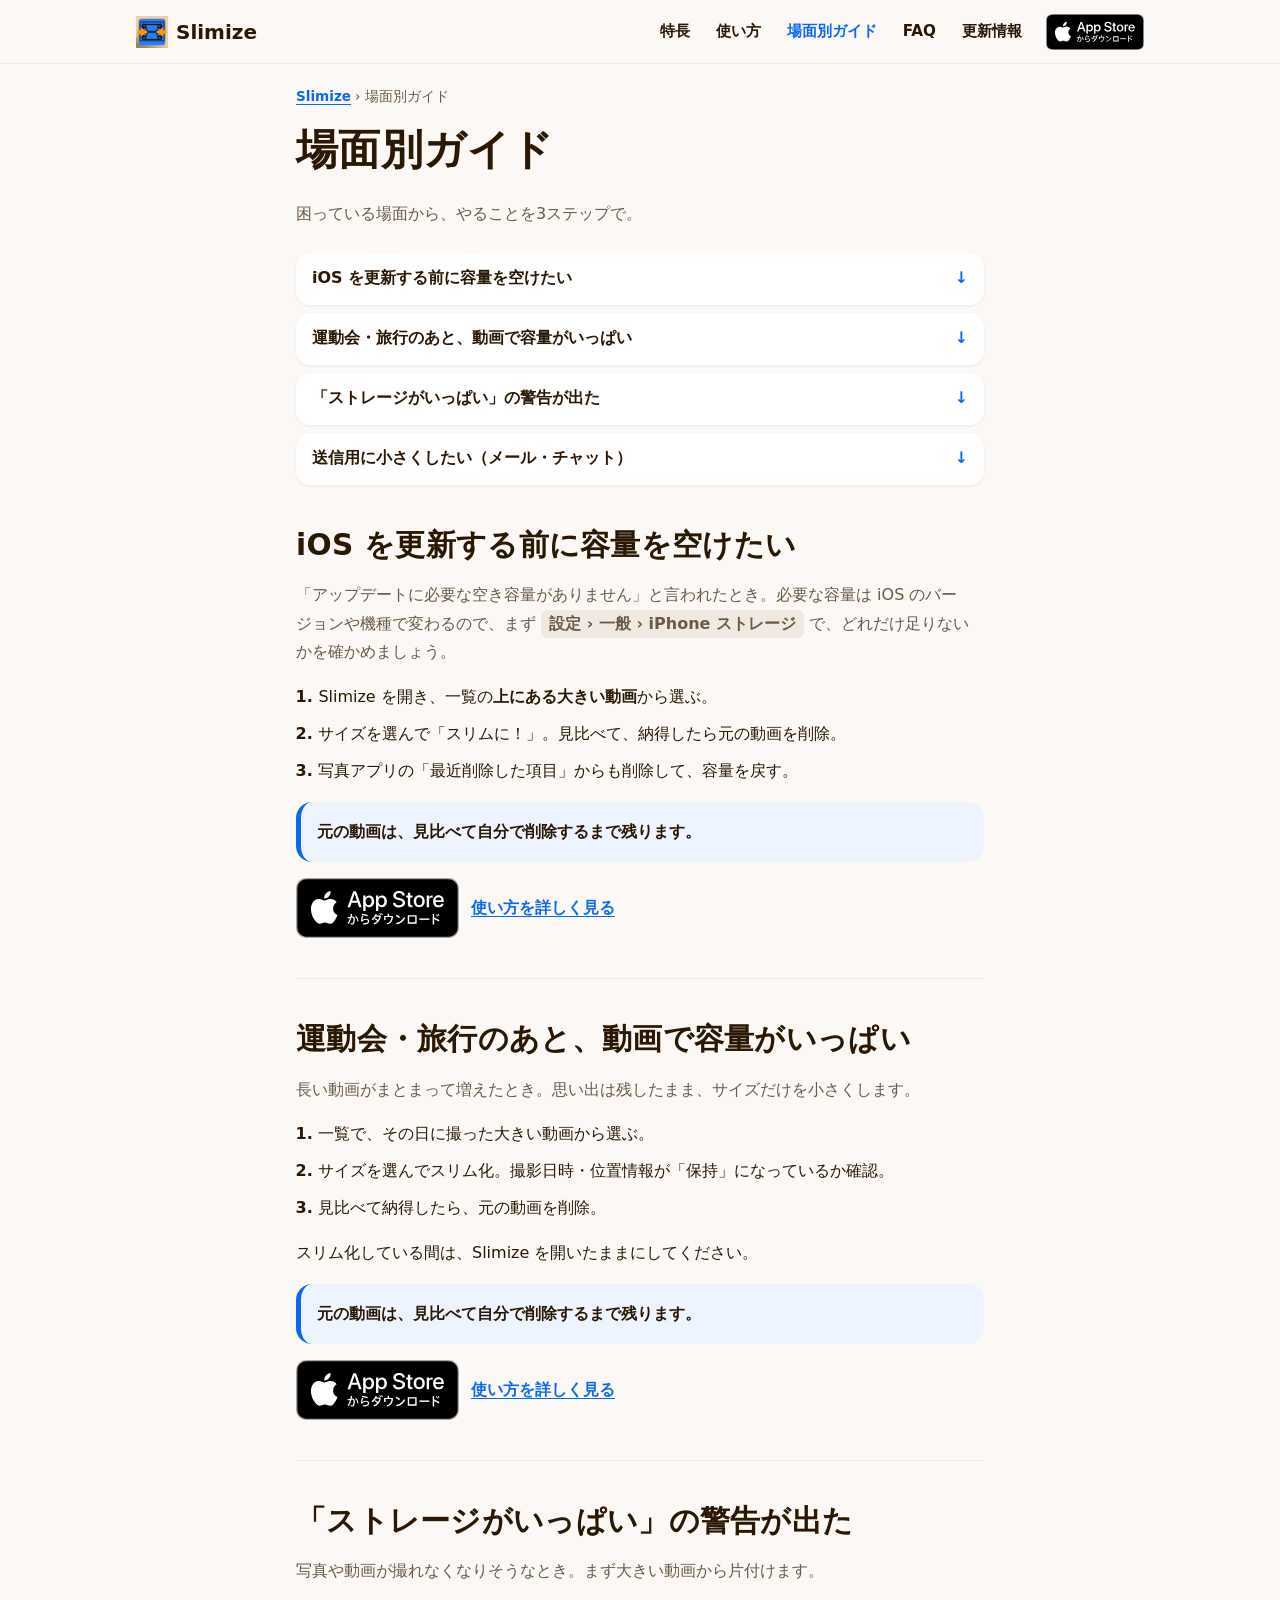
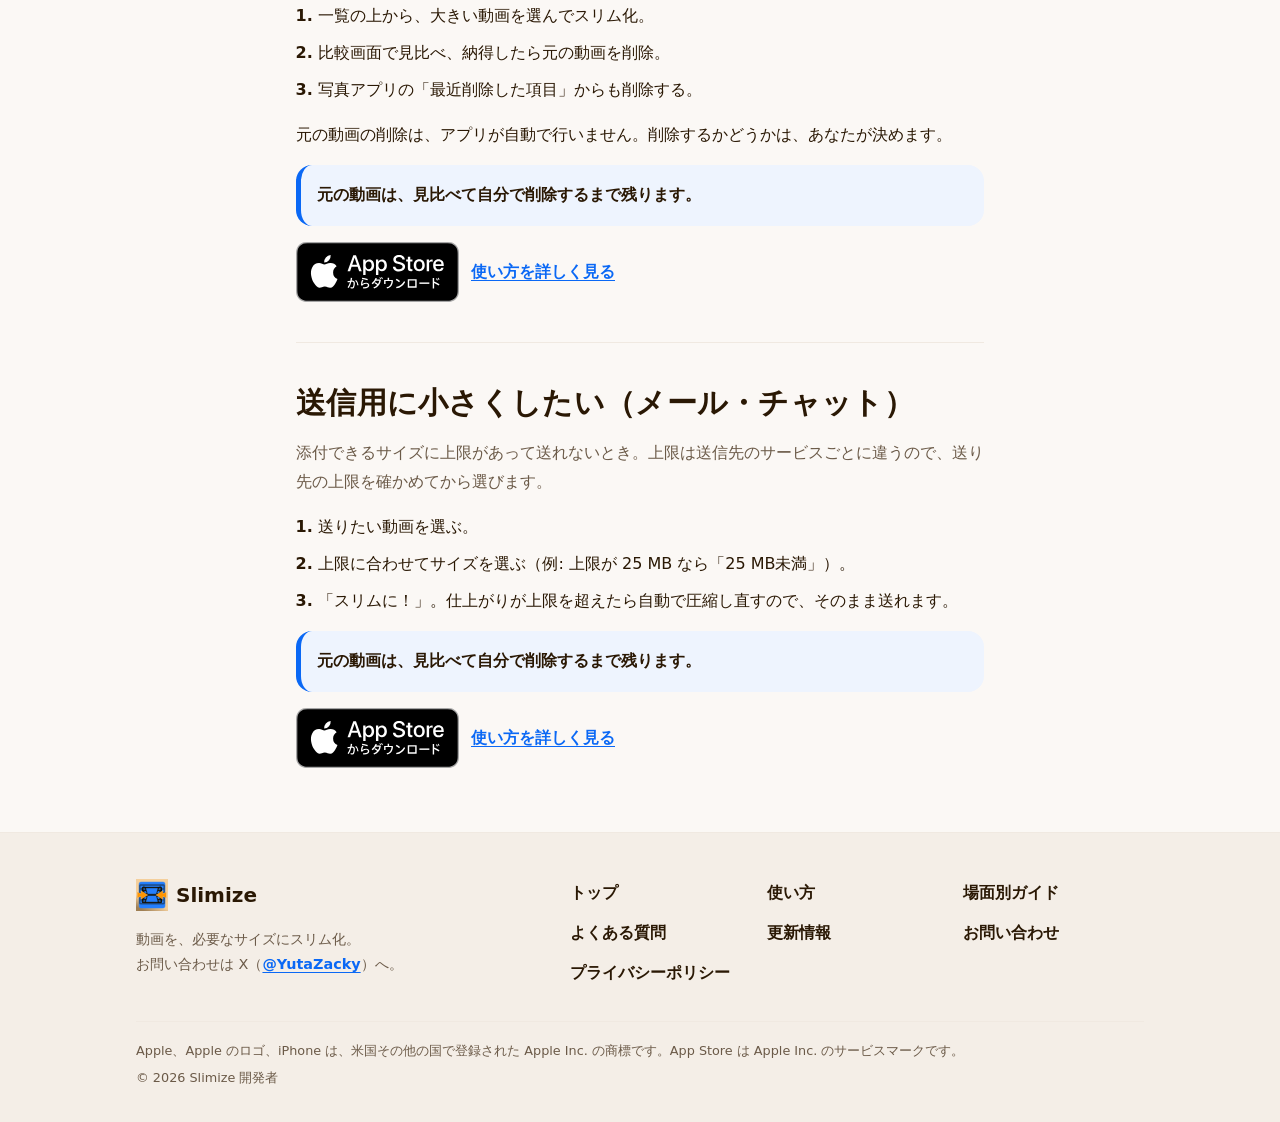
==== guide/index.html @ fa630b41 "Update site" ====
<!doctype html>
<html lang="ja">
<head>
<meta charset="utf-8">
<meta name="viewport" content="width=device-width, initial-scale=1, viewport-fit=cover">
<title>場面別ガイド｜Slimize - 動画圧縮・ストレージの空き容量を整理</title>
<meta name="description" content="iOS 更新前の容量不足、運動会・旅行のあとの動画、「ストレージがいっぱい」の警告、メール送信のサイズ制限。場面ごとに、Slimize でやることを3ステップで。">
<meta name="theme-color" content="#FBF8F5">
<meta name="color-scheme" content="light">
<meta name="apple-itunes-app" content="app-id=6816337865">
<meta property="og:type" content="website">
<meta property="og:site_name" content="Slimize">
<meta property="og:title" content="場面別ガイド｜Slimize - 動画圧縮・ストレージの空き容量を整理">
<meta property="og:description" content="iOS 更新前の容量不足、運動会・旅行のあとの動画、「ストレージがいっぱい」の警告、メール送信のサイズ制限。場面ごとに、Slimize でやることを3ステップで。">
<meta name="twitter:card" content="summary_large_image">
<link rel="icon" type="image/png" sizes="32x32" href="../assets/favicon-32.png">
<link rel="apple-touch-icon" href="../assets/apple-touch-icon.png">
<link rel="canonical" href="https://zackyuta.github.io/slimize-site/guide/">
<meta property="og:url" content="https://zackyuta.github.io/slimize-site/guide/">
<link rel="stylesheet" href="../style.css">
</head>
<body>
<a class="skip-link" href="#main">本文へ移動</a>
<header class="site-header">
  <div class="header-inner">
    <a class="logo" href="../"><img class="logo-img" src="../assets/icon-96.png" width="32" height="32" alt=""><span>Slimize</span></a>
    <nav class="nav-desktop" aria-label="メインメニュー">
      <a href="../#features">特長</a><a href="../how-to/">使い方</a><a href="../guide/" aria-current="page">場面別ガイド</a><a href="../faq/">FAQ</a><a href="../updates/">更新情報</a>
    </nav>
    <details class="nav-mobile">
      <summary aria-label="メニューを開く"><span class="bars" aria-hidden="true"></span>メニュー</summary>
      <nav aria-label="メインメニュー"><ul><li><a href="../#features">特長</a></li><li><a href="../how-to/">使い方</a></li><li><a href="../guide/" aria-current="page">場面別ガイド</a></li><li><a href="../faq/">FAQ</a></li><li><a href="../updates/">更新情報</a></li><li><a href="../support/">お問い合わせ</a></li></ul></nav>
    </details>
    <a class="badge-store compact" href="https://apps.apple.com/jp/app/id6816337865" rel="noopener"><img src="../assets/badge-appstore-ja.svg" width="98" height="36" alt="App Store からダウンロード"></a>
  </div>
</header>
<main id="main">

<nav class="breadcrumb container" aria-label="現在の位置">
  <ol><li><a href="../">Slimize</a></li><li aria-current="page">場面別ガイド</li></ol>
</nav>
<div class="container">
  <div class="page-head">
    <h1>場面別ガイド</h1>
    <p>困っている場面から、やることを3ステップで。</p>
  </div>
  <ul class="toc">
    <li><a href="#ios-update">iOS を更新する前に容量を空けたい</a></li>
    <li><a href="#after-event">運動会・旅行のあと、動画で容量がいっぱい</a></li>
    <li><a href="#storage-full">「ストレージがいっぱい」の警告が出た</a></li>
    <li><a href="#for-sending">送信用に小さくしたい（メール・チャット）</a></li>
  </ul>

  <section class="guide" id="ios-update" aria-labelledby="g1">
    <h2 id="g1">iOS を更新する前に容量を空けたい</h2>
    <p class="situation">「アップデートに必要な空き容量がありません」と言われたとき。必要な容量は iOS のバージョンや機種で変わるので、まず <span class="settings-path">設定 › 一般 › iPhone ストレージ</span> で、どれだけ足りないかを確かめましょう。</p>
    <ol class="do">
      <li>Slimize を開き、一覧の<strong>上にある大きい動画</strong>から選ぶ。</li>
      <li>サイズを選んで「スリムに！」。見比べて、納得したら元の動画を削除。</li>
      <li>写真アプリの「最近削除した項目」からも削除して、容量を戻す。</li>
    </ol>
    <p class="callout info" style="margin:16px 0 0"><strong>元の動画は、見比べて自分で削除するまで残ります。</strong></p>
    <div class="after"><a class="badge-store" href="https://apps.apple.com/jp/app/id6816337865" rel="noopener"><img src="../assets/badge-appstore-ja.svg" width="163" height="60" alt="App Store からダウンロード"></a><a href="../how-to/">使い方を詳しく見る</a></div>
  </section>

  <section class="guide" id="after-event" aria-labelledby="g2">
    <h2 id="g2">運動会・旅行のあと、動画で容量がいっぱい</h2>
    <p class="situation">長い動画がまとまって増えたとき。思い出は残したまま、サイズだけを小さくします。</p>
    <ol class="do">
      <li>一覧で、その日に撮った大きい動画から選ぶ。</li>
      <li>サイズを選んでスリム化。撮影日時・位置情報が「保持」になっているか確認。</li>
      <li>見比べて納得したら、元の動画を削除。</li>
    </ol>
    <p>スリム化している間は、Slimize を開いたままにしてください。</p>
    <!-- TODO(2.01.01 公開後): 「まとめてスリム化」で数本を一度に処理する流れに書き換え（設計書 §4-12）。「何本でも」とは書かない -->
    <p class="callout info" style="margin:16px 0 0"><strong>元の動画は、見比べて自分で削除するまで残ります。</strong></p>
    <div class="after"><a class="badge-store" href="https://apps.apple.com/jp/app/id6816337865" rel="noopener"><img src="../assets/badge-appstore-ja.svg" width="163" height="60" alt="App Store からダウンロード"></a><a href="../how-to/">使い方を詳しく見る</a></div>
  </section>

  <section class="guide" id="storage-full" aria-labelledby="g3">
    <h2 id="g3">「ストレージがいっぱい」の警告が出た</h2>
    <p class="situation">写真や動画が撮れなくなりそうなとき。まず大きい動画から片付けます。</p>
    <ol class="do">
      <li>一覧の上から、大きい動画を選んでスリム化。</li>
      <li>比較画面で見比べ、納得したら元の動画を削除。</li>
      <li>写真アプリの「最近削除した項目」からも削除する。</li>
    </ol>
    <p>元の動画の削除は、アプリが自動で行いません。削除するかどうかは、あなたが決めます。</p>
    <p class="callout info" style="margin:16px 0 0"><strong>元の動画は、見比べて自分で削除するまで残ります。</strong></p>
    <div class="after"><a class="badge-store" href="https://apps.apple.com/jp/app/id6816337865" rel="noopener"><img src="../assets/badge-appstore-ja.svg" width="163" height="60" alt="App Store からダウンロード"></a><a href="../how-to/">使い方を詳しく見る</a></div>
  </section>

  <section class="guide" id="for-sending" aria-labelledby="g4">
    <h2 id="g4">送信用に小さくしたい（メール・チャット）</h2>
    <p class="situation">添付できるサイズに上限があって送れないとき。上限は送信先のサービスごとに違うので、送り先の上限を確かめてから選びます。</p>
    <ol class="do">
      <li>送りたい動画を選ぶ。</li>
      <li>上限に合わせてサイズを選ぶ（例: 上限が 25 MB なら「25 MB未満」）。</li>
      <li>「スリムに！」。仕上がりが上限を超えたら自動で圧縮し直すので、そのまま送れます。</li>
    </ol>
    <p class="callout info" style="margin:16px 0 0"><strong>元の動画は、見比べて自分で削除するまで残ります。</strong></p>
    <div class="after"><a class="badge-store" href="https://apps.apple.com/jp/app/id6816337865" rel="noopener"><img src="../assets/badge-appstore-ja.svg" width="163" height="60" alt="App Store からダウンロード"></a><a href="../how-to/">使い方を詳しく見る</a></div>
  </section>
</div>

</main>
<footer class="site-footer">
  <div class="container-wide">
    <div class="footer-grid">
      <div class="footer-brand">
        <a class="logo" href="../"><img class="logo-img" src="../assets/icon-96.png" width="32" height="32" alt=""><span>Slimize</span></a>
        <p>動画を、必要なサイズにスリム化。<br>お問い合わせは X（<a href="https://x.com/YutaZacky" rel="noopener">@YutaZacky</a>）へ。</p>
      </div>
      <nav class="footer-nav" aria-label="サイト内のページ"><ul><li><a href="../">トップ</a></li><li><a href="../how-to/">使い方</a></li><li><a href="../guide/">場面別ガイド</a></li><li><a href="../faq/">よくある質問</a></li><li><a href="../updates/">更新情報</a></li><li><a href="../support/">お問い合わせ</a></li><li><a href="../privacy/">プライバシーポリシー</a></li></ul></nav>
    </div>
    <div class="legal">
      <p>Apple、Apple のロゴ、iPhone は、米国その他の国で登録された Apple Inc. の商標です。App Store は Apple Inc. のサービスマークです。</p>
      <p>&copy; 2026 Slimize 開発者</p>
    </div>
  </div>
</footer>
</body>
</html>
---- style.css ----
/* =========================================================
   Slimize 公式サイト 共通スタイル
   配色・文字は docs/Slimize_デザインレギュレーション.md §2 の
   Theme（ライト値）に合わせる。サイトはライト固定（設計書 §6）。
   外部の読み込みなし・JavaScript なし。
   ========================================================= */

:root {
  color-scheme: light;

  /* Theme トークン（ライト） */
  --brand: #FF9500;      /* 押す・進む（CTA、カプセル、ゲージ） */
  --on-brand: #2A1804;   /* オレンジ面の上の文字（白は 2.20:1 で不可） */
  --ink: #2A1804;        /* 本文・見出し */
  --accent: #0A68F5;     /* 知る・読む（リンク、削減量、i/?） */
  --background: #FBF8F5; /* 画面の背景 */
  --surface: #FFFFFF;    /* カード面 */
  --track: #F0E9E1;      /* ゲージの下地 */
  --secondary: #6B5A48;  /* 補助テキスト（小さい文字も可） */
  --tertiary: #8A7866;   /* 装飾のみ。読ませる文字に使わない */
  --destructive: #FF3B30;/* システムの赤（削除） */

  /* 形（§4） */
  --radius: 16px;
  --card-pad-x: 16px;
  --card-pad-y: 14px;
  --shadow: 0 1px 3px rgba(42, 24, 4, .06);
  --shadow-lg: 0 10px 30px rgba(42, 24, 4, .10);

  --gutter: 16px;
  --measure: 720px;
  --wide: 1040px;

  --font: -apple-system, BlinkMacSystemFont, "Hiragino Sans", "Hiragino Kaku Gothic ProN",
          "Noto Sans JP", "Yu Gothic", Meiryo, system-ui, sans-serif;
}

*, *::before, *::after { box-sizing: border-box; }

html { -webkit-text-size-adjust: 100%; scroll-behavior: smooth; }
@media (prefers-reduced-motion: reduce) { html { scroll-behavior: auto; } }

body {
  margin: 0;
  background: var(--background);
  color: var(--ink);
  font-family: var(--font);
  font-size: 16px;
  line-height: 1.8;
  overflow-wrap: anywhere;
  line-break: strict;
}

img { max-width: 100%; height: auto; display: block; }

h1, h2, h3 { line-height: 1.4; margin: 0 0 .5em; font-weight: 800; letter-spacing: .01em; }
h1 { font-size: clamp(1.75rem, 6.5vw, 2.6rem); }
h2 { font-size: clamp(1.35rem, 4.8vw, 1.85rem); }
h3 { font-size: 1.1rem; }
p { margin: 0 0 1em; }

/* リンク: ブルー＋下線＋太字（背景上 4.60:1 のため下線で補う） */
a { color: var(--accent); font-weight: 700; text-decoration: underline; text-underline-offset: .2em; }
a:hover { text-decoration-thickness: 2px; }

:focus-visible { outline: 3px solid var(--accent); outline-offset: 2px; border-radius: 6px; }

/* スキップリンク */
.skip-link {
  position: absolute; left: 8px; top: -100px; z-index: 100;
  background: var(--surface); padding: 10px 14px; border-radius: 10px; box-shadow: var(--shadow-lg);
}
.skip-link:focus { top: 8px; }

.visually-hidden {
  position: absolute !important; width: 1px; height: 1px; padding: 0; margin: -1px;
  overflow: hidden; clip: rect(0 0 0 0); white-space: nowrap; border: 0;
}

/* ---------- レイアウト ---------- */
.container { max-width: var(--measure); margin: 0 auto; padding: 0 var(--gutter); }
.container-wide { max-width: var(--wide); margin: 0 auto; padding: 0 var(--gutter); }

.section { padding: 56px 0; }
.section + .section { border-top: 1px solid var(--track); }
.section-lead { color: var(--secondary); margin-bottom: 1.5em; }
.eyebrow {
  display: inline-block; font-size: .8rem; font-weight: 800; letter-spacing: .08em;
  color: var(--secondary); margin-bottom: .4em;
}

/* ---------- ヘッダー ---------- */
.site-header {
  position: sticky; top: 0; z-index: 50;
  background: rgba(251, 248, 245, .94);
  -webkit-backdrop-filter: saturate(160%) blur(10px);
  backdrop-filter: saturate(160%) blur(10px);
  border-bottom: 1px solid var(--track);
}
.header-inner {
  max-width: var(--wide); margin: 0 auto; padding: 8px var(--gutter);
  display: flex; align-items: center; gap: 12px; min-height: 60px;
}
.logo {
  display: inline-flex; align-items: center; gap: 8px;
  color: var(--ink); text-decoration: none; font-weight: 900; font-size: 1.25rem;
  min-height: 44px; margin-right: auto;
}
.logo-mark {
  width: 30px; height: 30px; border-radius: 8px; background: var(--brand);
  display: grid; place-items: center; flex: none;
}
.logo-mark::before {
  content: ""; width: 14px; height: 4px; border-radius: 2px; background: var(--on-brand);
  box-shadow: 0 -6px 0 -0px var(--on-brand), 0 6px 0 var(--on-brand);
  clip-path: inset(0 0 0 0);
}

.nav-desktop { display: none; }
.nav-desktop a {
  color: var(--ink); text-decoration: none; font-weight: 700; font-size: .95rem;
  padding: 10px 12px; border-radius: 10px; min-height: 44px; display: inline-flex; align-items: center;
}
.nav-desktop a:hover { background: var(--track); }
.nav-desktop a[aria-current="page"] { color: var(--accent); }

/* スマホのメニュー（<details>、JS なし） */
.nav-mobile { position: relative; }
.nav-mobile summary {
  list-style: none; cursor: pointer; min-height: 44px; min-width: 44px;
  display: inline-flex; align-items: center; justify-content: center; gap: 6px;
  padding: 0 12px; border-radius: 12px; font-weight: 700; font-size: .9rem;
  border: 1px solid var(--track); background: var(--surface);
}
.nav-mobile summary::-webkit-details-marker { display: none; }
.nav-mobile summary .bars,
.nav-mobile summary .bars::before,
.nav-mobile summary .bars::after {
  display: block; width: 16px; height: 2px; border-radius: 1px; background: var(--ink); position: relative;
}
.nav-mobile summary .bars::before, .nav-mobile summary .bars::after { content: ""; position: absolute; left: 0; }
.nav-mobile summary .bars::before { top: -5px; }
.nav-mobile summary .bars::after { top: 5px; }
.nav-mobile[open] summary { background: var(--track); }
.nav-mobile ul {
  position: absolute; right: 0; top: calc(100% + 8px); width: min(260px, calc(100vw - 32px));
  margin: 0; padding: 8px; list-style: none;
  background: var(--surface); border-radius: var(--radius); box-shadow: var(--shadow-lg);
}
.nav-mobile li a {
  display: flex; align-items: center; min-height: 48px; padding: 0 12px; border-radius: 10px;
  color: var(--ink); text-decoration: none;
}
.nav-mobile li a:hover { background: var(--background); }
.nav-mobile li a[aria-current="page"] { color: var(--accent); }

@media (min-width: 860px) {
  .nav-desktop { display: flex; gap: 2px; }
  .nav-mobile { display: none; }
}

/* ---------- ボタン ---------- */
/* TODO(実装時): Apple 公式の「App Store からダウンロード」バッジ（日本語版）を
   assets/ に置き、.btn-store の中身を <img> に差し替える（設計書 §5-3）。 */
.btn-store {
  display: inline-flex; align-items: center; gap: 10px;
  background: var(--brand); color: var(--on-brand);
  text-decoration: none; font-weight: 800; font-size: 1.05rem;
  min-height: 54px; padding: 8px 22px; border-radius: 14px;
  box-shadow: 0 2px 0 rgba(42, 24, 4, .12);
  transition: transform .15s ease, box-shadow .15s ease;
}
.btn-store:hover { text-decoration: none; transform: translateY(-1px); box-shadow: 0 6px 16px rgba(255, 149, 0, .35); }
.btn-store:active { transform: translateY(0); }
.btn-store .sub { display: block; font-size: .72rem; font-weight: 700; opacity: .85; line-height: 1.2; }
.btn-store .main { display: block; line-height: 1.3; }
.btn-store .arrow { font-size: 1.2rem; line-height: 1; }
@media (prefers-reduced-motion: reduce) { .btn-store { transition: none; } .btn-store:hover { transform: none; } }

.btn-store.compact { min-height: 44px; padding: 6px 14px; font-size: .9rem; border-radius: 12px; }

.btn-secondary {
  display: inline-flex; align-items: center; min-height: 48px; padding: 8px 18px;
  border-radius: 14px; background: var(--surface); border: 1px solid var(--track);
  box-shadow: var(--shadow);
}

.cta-note { font-size: .85rem; color: var(--secondary); margin-top: .6em; }

/* ---------- カード ---------- */
.card {
  background: var(--surface); border-radius: var(--radius);
  padding: var(--card-pad-y) var(--card-pad-x); box-shadow: var(--shadow);
}

/* ---------- パンくず ---------- */
.breadcrumb { font-size: .85rem; color: var(--secondary); padding-top: 20px; }
.breadcrumb ol { list-style: none; margin: 0; padding: 0; display: flex; flex-wrap: wrap; gap: 4px; }
.breadcrumb li + li::before { content: "›"; margin-right: 4px; color: var(--secondary); }
.breadcrumb a { font-weight: 700; }

.page-head { padding: 12px 0 8px; }
.page-head p { color: var(--secondary); }

/* =========================================================
   トップ
   ========================================================= */
.hero { padding: 36px 0 48px; overflow: hidden; }
.hero-grid { display: grid; gap: 32px; align-items: center; }
.hero h1 { margin-bottom: .4em; }
.hero h1 .nowrap, .hero-sub .nowrap { white-space: nowrap; }
.hero-sub { font-size: 1.08rem; color: var(--secondary); margin-bottom: 1.4em; }
.hero-sub strong { color: var(--ink); }
.hero-points { list-style: none; padding: 0; margin: 20px 0 0; display: flex; flex-wrap: wrap; gap: 8px; }
.hero-points li {
  font-size: .82rem; font-weight: 700; color: var(--ink);
  background: var(--surface); border: 1px solid var(--track); border-radius: 999px; padding: 4px 12px;
}
@media (min-width: 860px) {
  .hero { padding: 64px 0 72px; }
  .hero-grid { grid-template-columns: 1.1fr .9fr; gap: 48px; }
}

/* こんなときに */
.scenes { display: grid; gap: 12px; }
.scene {
  display: grid; grid-template-columns: auto 1fr auto; gap: 14px; align-items: center;
  text-decoration: none; color: var(--ink); font-weight: 700;
  background: var(--surface); border-radius: var(--radius); padding: 16px; box-shadow: var(--shadow);
  min-height: 72px;
}
.scene:hover { box-shadow: var(--shadow-lg); text-decoration: none; }
.scene .scene-icon {
  width: 44px; height: 44px; border-radius: 12px; display: grid; place-items: center;
  background: var(--background); font-size: 1.4rem; line-height: 1;
}
.scene .scene-text small { display: block; font-weight: 400; color: var(--secondary); font-size: .85rem; line-height: 1.6; }
.scene .chev { color: var(--accent); font-size: 1.3rem; }
@media (min-width: 860px) { .scenes { grid-template-columns: repeat(3, 1fr); } .scene { grid-template-columns: auto 1fr; } .scene .chev { display: none; } }

/* 特長 */
.features { display: grid; gap: 12px; list-style: none; padding: 0; margin: 0; }
.feature { background: var(--surface); border-radius: var(--radius); padding: 18px 16px; box-shadow: var(--shadow); }
.feature h3 { display: flex; align-items: center; gap: 10px; margin-bottom: .35em; }
.feature p { color: var(--secondary); margin: 0; font-size: .95rem; }
.feature-icon {
  flex: none; width: 36px; height: 36px; border-radius: 10px; display: grid; place-items: center;
  background: #FFF1DD; color: var(--on-brand); font-size: 1.05rem; font-weight: 900;
}
@media (min-width: 640px) { .features { grid-template-columns: 1fr 1fr; } }
@media (min-width: 960px) { .features { grid-template-columns: repeat(3, 1fr); } }

/* 3ステップ */
.steps { list-style: none; padding: 0; margin: 0; display: grid; gap: 28px; counter-reset: step; }
.step { display: grid; gap: 14px; justify-items: center; text-align: center; }
.step-num {
  display: inline-grid; place-items: center; width: 34px; height: 34px; border-radius: 50%;
  background: var(--brand); color: var(--on-brand); font-weight: 900;
}
.step h3 { margin: 0; }
.step p { color: var(--secondary); font-size: .95rem; margin: 0; max-width: 28em; }
@media (min-width: 860px) { .steps { grid-template-columns: repeat(3, 1fr); } }

/* 安心 */
.trust { display: grid; gap: 12px; list-style: none; padding: 0; margin: 0 0 20px; }
.trust li {
  display: grid; grid-template-columns: auto 1fr; gap: 12px; align-items: start;
  background: var(--surface); border-radius: var(--radius); padding: 16px; box-shadow: var(--shadow);
}
.trust .check {
  width: 28px; height: 28px; border-radius: 50%; display: grid; place-items: center;
  background: #E7F0FE; color: var(--accent); font-weight: 900; font-size: .9rem; margin-top: 2px;
}
.trust strong { display: block; }
.trust span.desc { color: var(--secondary); font-size: .92rem; }
@media (min-width: 640px) { .trust { grid-template-columns: 1fr 1fr; } }

/* 料金 */
.price-card {
  background: var(--surface); border-radius: 20px; padding: 24px 20px; box-shadow: var(--shadow);
  border: 2px solid var(--brand);
}
.price-card .price-head { font-size: clamp(1.3rem, 5vw, 1.7rem); font-weight: 900; margin: 0 0 .3em; }
.price-card p { color: var(--secondary); margin: 0; }

/* 末尾 CTA */
.final-cta { text-align: center; padding: 64px 0 72px; }
.final-cta h2 { margin-bottom: .8em; }

/* =========================================================
   FAQ（<details>）
   ========================================================= */
.faq-group { margin-bottom: 36px; }
.faq-group > h2 { font-size: 1.2rem; margin-bottom: .7em; }
.faq { display: grid; gap: 10px; }
.faq details { background: var(--surface); border-radius: 14px; box-shadow: var(--shadow); }
.faq summary {
  cursor: pointer; list-style: none; padding: 14px 48px 14px 16px; font-weight: 800; position: relative;
  min-height: 52px; display: flex; align-items: center;
}
.faq summary::-webkit-details-marker { display: none; }
.faq summary::before { content: "Q"; color: var(--accent); font-weight: 900; margin-right: 10px; flex: none; }
.faq summary::after {
  content: ""; position: absolute; right: 18px; top: 50%; width: 10px; height: 10px;
  border-right: 2px solid var(--secondary); border-bottom: 2px solid var(--secondary);
  transform: translateY(-70%) rotate(45deg); transition: transform .2s ease;
}
.faq details[open] summary::after { transform: translateY(-30%) rotate(-135deg); }
@media (prefers-reduced-motion: reduce) { .faq summary::after { transition: none; } }
.faq .answer { padding: 0 16px 16px 40px; color: var(--ink); }
.faq .answer p:last-child { margin-bottom: 0; }

/* =========================================================
   使い方・ガイド
   ========================================================= */
.howto-steps { list-style: none; margin: 0; padding: 0; display: grid; gap: 20px; }
.howto-step { background: var(--surface); border-radius: var(--radius); padding: 18px 16px; box-shadow: var(--shadow); }
.howto-step h3 { display: flex; gap: 10px; align-items: center; }
.howto-step h3 .step-num { width: 30px; height: 30px; font-size: .9rem; flex: none; }
.howto-step p:last-child, .howto-step ul:last-child { margin-bottom: 0; }

.callout {
  border-radius: var(--radius); padding: 16px; margin: 24px 0;
  background: #FFF4E5; border-left: 5px solid var(--brand);
}
.callout.info { background: #EEF4FE; border-left-color: var(--accent); }
.callout strong.label { display: block; margin-bottom: .2em; }
.callout p:last-child { margin-bottom: 0; }

.toc { display: grid; gap: 8px; list-style: none; padding: 0; margin: 0 0 32px; }
.toc a {
  display: flex; align-items: center; justify-content: space-between; gap: 10px;
  min-height: 52px; padding: 10px 16px; background: var(--surface); border-radius: 14px; box-shadow: var(--shadow);
  color: var(--ink); text-decoration: none;
}
.toc a::after { content: "↓"; color: var(--accent); }

.guide { scroll-margin-top: 80px; padding: 8px 0 40px; }
.guide + .guide { border-top: 1px solid var(--track); padding-top: 40px; }
.guide .situation { color: var(--secondary); }
.guide ol.do { padding-left: 1.4em; }
.guide ol.do li { margin-bottom: .5em; }
.guide ol.do li::marker { font-weight: 900; color: var(--on-brand); }
.guide .after { display: flex; flex-wrap: wrap; gap: 12px; align-items: center; margin-top: 16px; }

.settings-path {
  display: inline-block; font-weight: 700; background: var(--track); padding: 0 8px; border-radius: 6px;
}

/* =========================================================
   更新情報
   ========================================================= */
.release { background: var(--surface); border-radius: var(--radius); padding: 20px 16px; box-shadow: var(--shadow); margin-bottom: 16px; }
.release h2 { font-size: 1.25rem; margin-bottom: .1em; }
.release time { color: var(--secondary); font-size: .9rem; display: block; margin-bottom: 12px; }
.release ul { padding-left: 0; list-style: none; margin: 0; display: grid; gap: 8px; }
.release li { display: grid; grid-template-columns: auto 1fr; gap: 10px; align-items: baseline; }
.tag {
  display: inline-block; font-size: .75rem; font-weight: 800; padding: 1px 8px; border-radius: 999px; white-space: nowrap;
}
.tag-new { background: #FFE7C2; color: var(--on-brand); }
.tag-improve { background: #E1ECFE; color: #0A4FB8; }
.tag-fix { background: var(--track); color: var(--ink); }

/* =========================================================
   サポート
   ========================================================= */
.contact-card { display: grid; gap: 8px; }
.contact-card .handle { font-size: 1.3rem; font-weight: 900; }
.checklist { padding-left: 1.3em; }
.checklist li { margin-bottom: .3em; }

/* =========================================================
   フッター
   ========================================================= */
.site-footer { background: #F4EEE7; border-top: 1px solid var(--track); padding: 40px 0 28px; margin-top: 24px; }
.footer-grid { display: grid; gap: 24px; }
.footer-nav ul { list-style: none; padding: 0; margin: 0; display: grid; grid-template-columns: 1fr 1fr; gap: 0 16px; }
.footer-nav a { display: inline-flex; align-items: center; min-height: 40px; color: var(--ink); font-weight: 700; text-decoration: none; }
.footer-nav a:hover { text-decoration: underline; }
.footer-brand p { color: var(--secondary); font-size: .9rem; margin: .4em 0 0; }
.legal { color: var(--secondary); font-size: .8rem; line-height: 1.7; border-top: 1px solid var(--track); margin-top: 28px; padding-top: 18px; }
.legal p { margin: 0 0 .4em; }
@media (min-width: 860px) {
  .footer-grid { grid-template-columns: 1fr 1.4fr; }
  .footer-nav ul { grid-template-columns: repeat(3, 1fr); }
}

/* =========================================================
   端末の画面イメージ（CSS で描いたダミー画面）
   ※ 実在の写真は使わない（設計書 §1-2b-7）。
     ストア用スクリーンショットを縮小して用意したら、
     .phone の中身を <img> に差し替えてよい（§5-4）。
   ========================================================= */
.phone {
  --w: 280px;
  width: var(--w); max-width: 100%; aspect-ratio: 9 / 19.2;
  margin: 0 auto; padding: 10px; border-radius: 44px;
  background: #1D1712; box-shadow: var(--shadow-lg), inset 0 0 0 2px #3A3129;
  position: relative;
}
.phone.sm { --w: 220px; border-radius: 36px; padding: 8px; }
.phone-screen {
  width: 100%; height: 100%; border-radius: 34px; overflow: hidden;
  background: var(--background); position: relative;
  font-size: 11px; line-height: 1.4; color: var(--ink);
  padding: 34px 12px 12px;
}
.phone.sm .phone-screen { border-radius: 28px; padding: 28px 10px 10px; font-size: 10px; }
.phone-screen::before { /* ダイナミックアイランド */
  content: ""; position: absolute; top: 9px; left: 50%; transform: translateX(-50%);
  width: 30%; height: 18px; border-radius: 10px; background: #1D1712;
}
.phone.sm .phone-screen::before { height: 14px; top: 7px; }

.m-top { display: flex; align-items: center; gap: 6px; margin-bottom: 10px; }
.m-title { font-size: 2em; font-weight: 900; line-height: 1; }
.m-i {
  width: 1.4em; height: 1.4em; border-radius: 50%; border: 1.5px solid var(--accent); color: var(--accent);
  display: grid; place-items: center; font-weight: 900; font-size: .85em; font-style: normal;
}
.m-capsule {
  margin-left: auto; background: var(--brand); color: var(--on-brand); font-weight: 800;
  border-radius: 999px; padding: 3px 9px; font-size: .95em; white-space: nowrap;
}
.m-card { background: var(--surface); border-radius: 12px; padding: 10px; box-shadow: var(--shadow); margin-bottom: 10px; }
.m-row { display: flex; justify-content: space-between; align-items: baseline; gap: 6px; }
.m-label { color: var(--secondary); font-size: .95em; }
.m-num { color: var(--accent); font-weight: 900; font-size: 1.6em; }
.m-note { color: var(--secondary); font-size: .82em; margin-top: 4px; }
.m-gauge { height: 7px; border-radius: 4px; background: var(--track); overflow: hidden; margin-top: 6px; }
.m-gauge > span {
  display: block; height: 100%; border-radius: 4px; background: var(--brand);
  width: var(--to, 70%);
}
.m-gauge.accent > span { background: var(--accent); }

/* 縮むゲージ（§5-1）: 満タンから左端固定で縮む。0.4s 待ち・1.4s・timingCurve(0.2,0.8,0.2,1) */
@media (prefers-reduced-motion: no-preference) {
  .m-gauge.shrink > span { animation: shrink 1.4s cubic-bezier(.2, .8, .2, 1) .4s both; }
  @keyframes shrink { from { width: 100%; } to { width: var(--to, 70%); } }
}

.m-grid { display: grid; grid-template-columns: repeat(3, 1fr); gap: 4px; }
.m-tile {
  aspect-ratio: 1; border-radius: 6px; position: relative; overflow: hidden;
  background: linear-gradient(135deg, var(--c1, #E9D8C4), var(--c2, #CDB59A));
}
.m-tile::after { /* 動画の再生マーク（装飾） */
  content: ""; position: absolute; left: 50%; top: 42%; transform: translate(-40%, -50%);
  border-left: 9px solid rgba(255,255,255,.85); border-top: 6px solid transparent; border-bottom: 6px solid transparent;
}
.m-tile b {
  position: absolute; left: 0; right: 0; bottom: 0; padding: 10px 4px 3px;
  background: linear-gradient(transparent, rgba(0,0,0,.55)); color: #fff; font-size: .85em; font-weight: 800; text-align: right;
}
.m-tile.sel { outline: 3px solid var(--brand); outline-offset: -3px; }
.t1 { --c1: #F6C9A0; --c2: #E08E5B; } .t2 { --c1: #BFD8F2; --c2: #7FA6D6; } .t3 { --c1: #CFE6C4; --c2: #8BBE7E; }
.t4 { --c1: #F3D9E4; --c2: #D49AB3; } .t5 { --c1: #E8E0C8; --c2: #BBA978; } .t6 { --c1: #D9D3F0; --c2: #A398D4; }
.t7 { --c1: #FBE3B8; --c2: #EDB55E; } .t8 { --c1: #CDE7EA; --c2: #7FBCC4; } .t9 { --c1: #E6D2C2; --c2: #B9907A; }

.m-section-title { font-weight: 800; margin: 6px 0 6px; }
.m-chips { display: flex; flex-wrap: wrap; gap: 5px; margin-bottom: 8px; }
.m-chip { border: 1.5px solid var(--brand); color: var(--ink); border-radius: 999px; padding: 3px 8px; font-weight: 700; background: var(--surface); }
.m-chip.on { background: var(--brand); color: var(--on-brand); }
.m-btn { display: block; text-align: center; background: var(--brand); color: var(--on-brand); font-weight: 900; border-radius: 10px; padding: 8px; margin-top: 8px; }
.m-btn.red { background: var(--destructive); color: #fff; }
.m-preview {
  border-radius: 10px; aspect-ratio: 16 / 10; margin-bottom: 8px;
  background: linear-gradient(135deg, #BFD8F2, #7FA6D6); position: relative;
}
.m-preview::after {
  content: ""; position: absolute; left: 50%; top: 50%; transform: translate(-40%, -50%);
  border-left: 14px solid rgba(255,255,255,.9); border-top: 9px solid transparent; border-bottom: 9px solid transparent;
}
.m-meta { display: grid; gap: 3px; margin-top: 6px; }
.m-meta div { display: flex; justify-content: space-between; }
.m-meta .ok { color: var(--ink); font-weight: 800; }
.m-cmp { display: grid; grid-template-columns: 1fr 1fr; gap: 6px; margin-bottom: 8px; }
.m-cmp > div { border-radius: 8px; aspect-ratio: 1; background: linear-gradient(135deg, var(--c1), var(--c2)); position: relative; }
.m-cmp span { position: absolute; left: 4px; bottom: 3px; color: #fff; font-weight: 800; font-size: .85em; text-shadow: 0 1px 2px rgba(0,0,0,.5); }

/* ---------- アイコンを外した一覧（場面・安心）---------- */
.scene { grid-template-columns: 1fr auto; }
@media (min-width: 860px) { .scene { grid-template-columns: 1fr; } }
.trust li { grid-template-columns: 1fr; }

/* ---------- 実際の画面（スクリーンショット）---------- */
.phone-screen.shot { padding: 0; font-size: 0; background: var(--background); }
.phone-screen.shot img { width: 100%; height: 100%; object-fit: cover; object-position: top; display: block; }

/* 3ステップ: スマホでは横スクロール */
.swipe-hint { display: none; color: var(--secondary); font-size: .85rem; margin: -.6em 0 .8em; }
@media (max-width: 859px) {
  .swipe-hint { display: block; }
  .steps {
    display: flex; gap: 16px; overflow-x: auto; scroll-snap-type: x mandatory;
    margin: 0 calc(var(--gutter) * -1); padding: 4px var(--gutter) 16px; scroll-padding: 0 var(--gutter);
    -webkit-overflow-scrolling: touch;
  }
  .step { flex: 0 0 min(78%, 300px); scroll-snap-align: center; }
}
.steps:focus-visible { outline-offset: -3px; }

/* 使い方: 画面の説明（赤い印つき）。<details> で開く */
.shot { margin: 14px 0 4px; border: 1px solid var(--track); border-radius: 12px; background: var(--background); }
.shot > summary {
  cursor: pointer; list-style: none; min-height: 44px; display: flex; align-items: center;
  padding: 0 14px; font-weight: 700; color: var(--accent);
}
.shot > summary::-webkit-details-marker { display: none; }
.shot > summary::before { content: "▸"; margin-right: 8px; transition: transform .15s ease; }
.shot[open] > summary::before { transform: rotate(90deg); }
.shot figure { margin: 0; padding: 0 14px 14px; }
.shot img { width: min(100%, 320px); height: auto; margin: 0 auto 12px; border-radius: 14px; box-shadow: var(--shadow-lg); }
.marks { list-style: none; margin: 0; padding: 0; counter-reset: m; display: grid; gap: 8px; }
.marks li { counter-increment: m; display: grid; grid-template-columns: 26px 1fr; gap: 10px; align-items: start; font-size: .95rem; }
.marks li::before {
  content: counter(m); display: grid; place-items: center; width: 24px; height: 24px; margin-top: 3px;
  border-radius: 50%; background: #E5251B; color: #fff; font-weight: 800; font-size: .85rem;
}
@media (prefers-reduced-motion: reduce) { .shot > summary::before { transition: none; } }

/* チケットの説明 */
.env { color: var(--secondary); }
.ticket-ways { padding-left: 1.2em; margin: .6em 0 1em; }
.ticket-ways li { margin-bottom: .4em; }
.price-note { font-size: .95rem; }
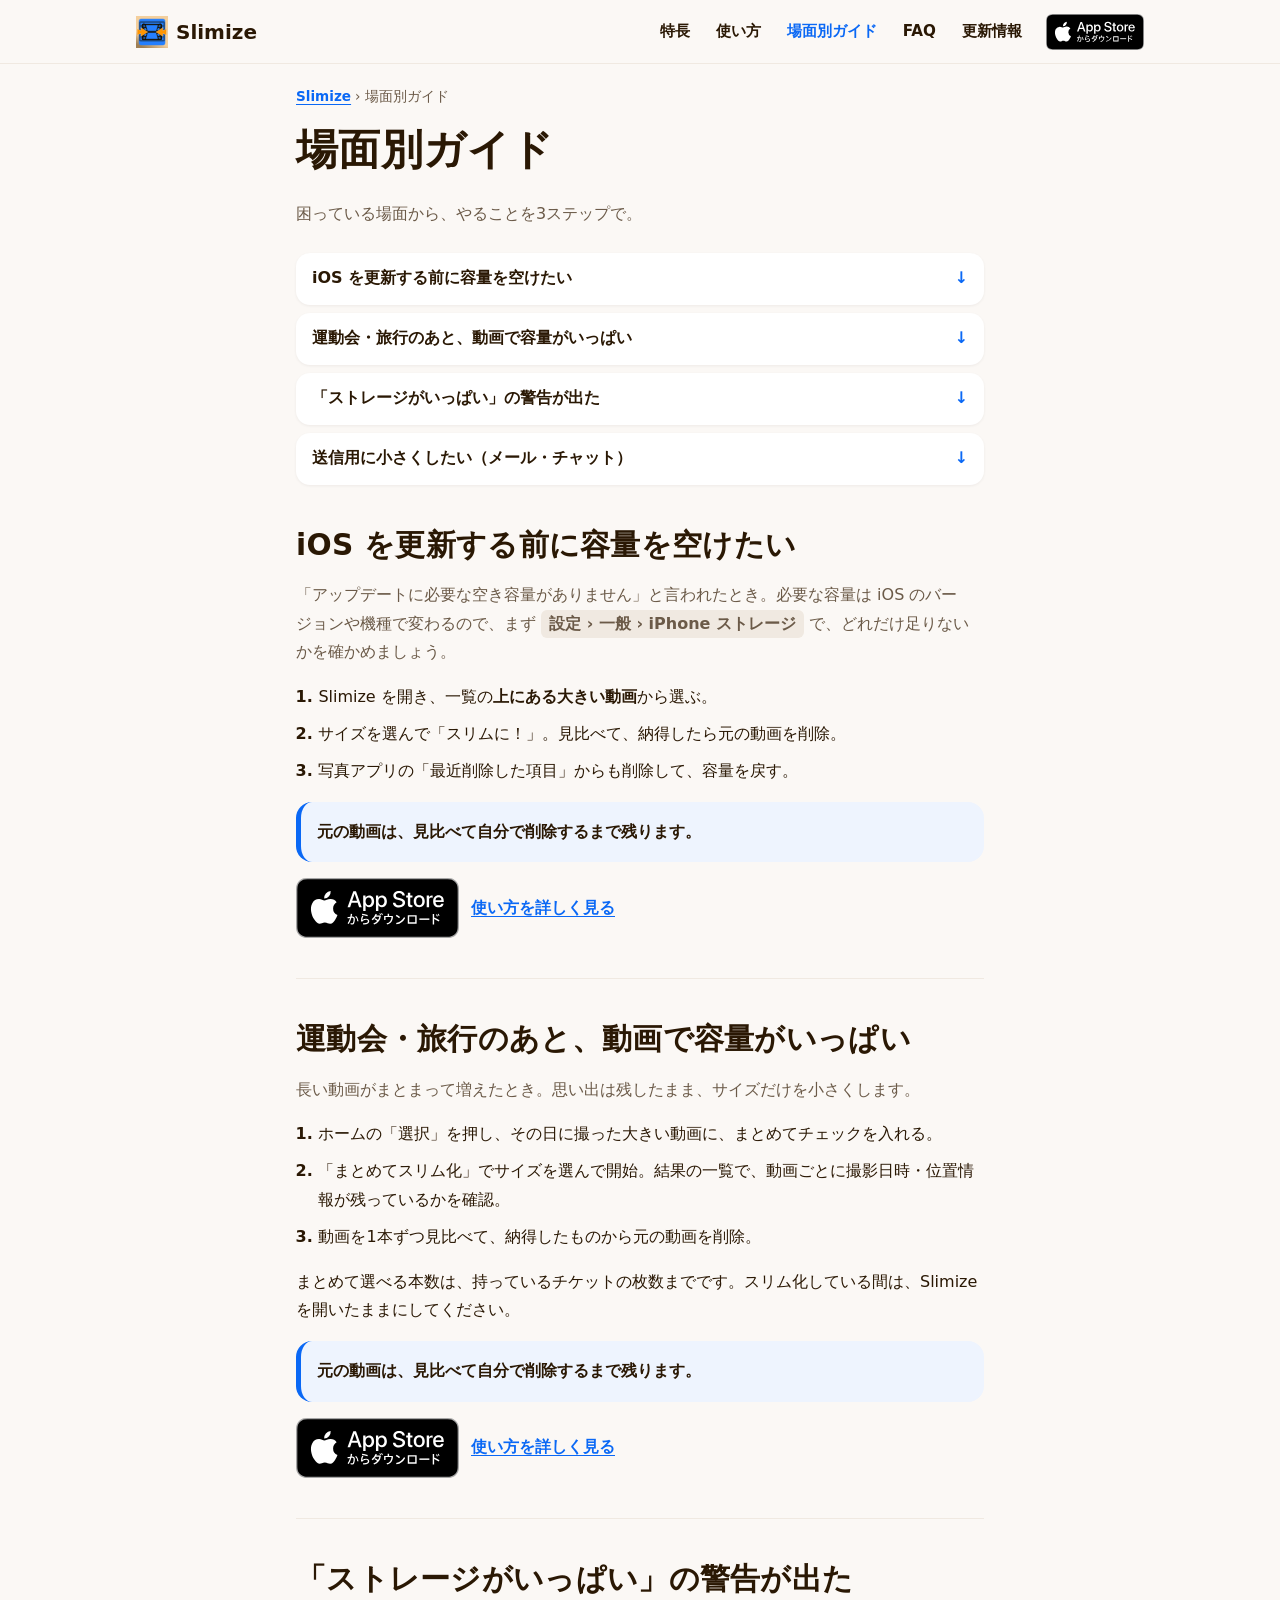
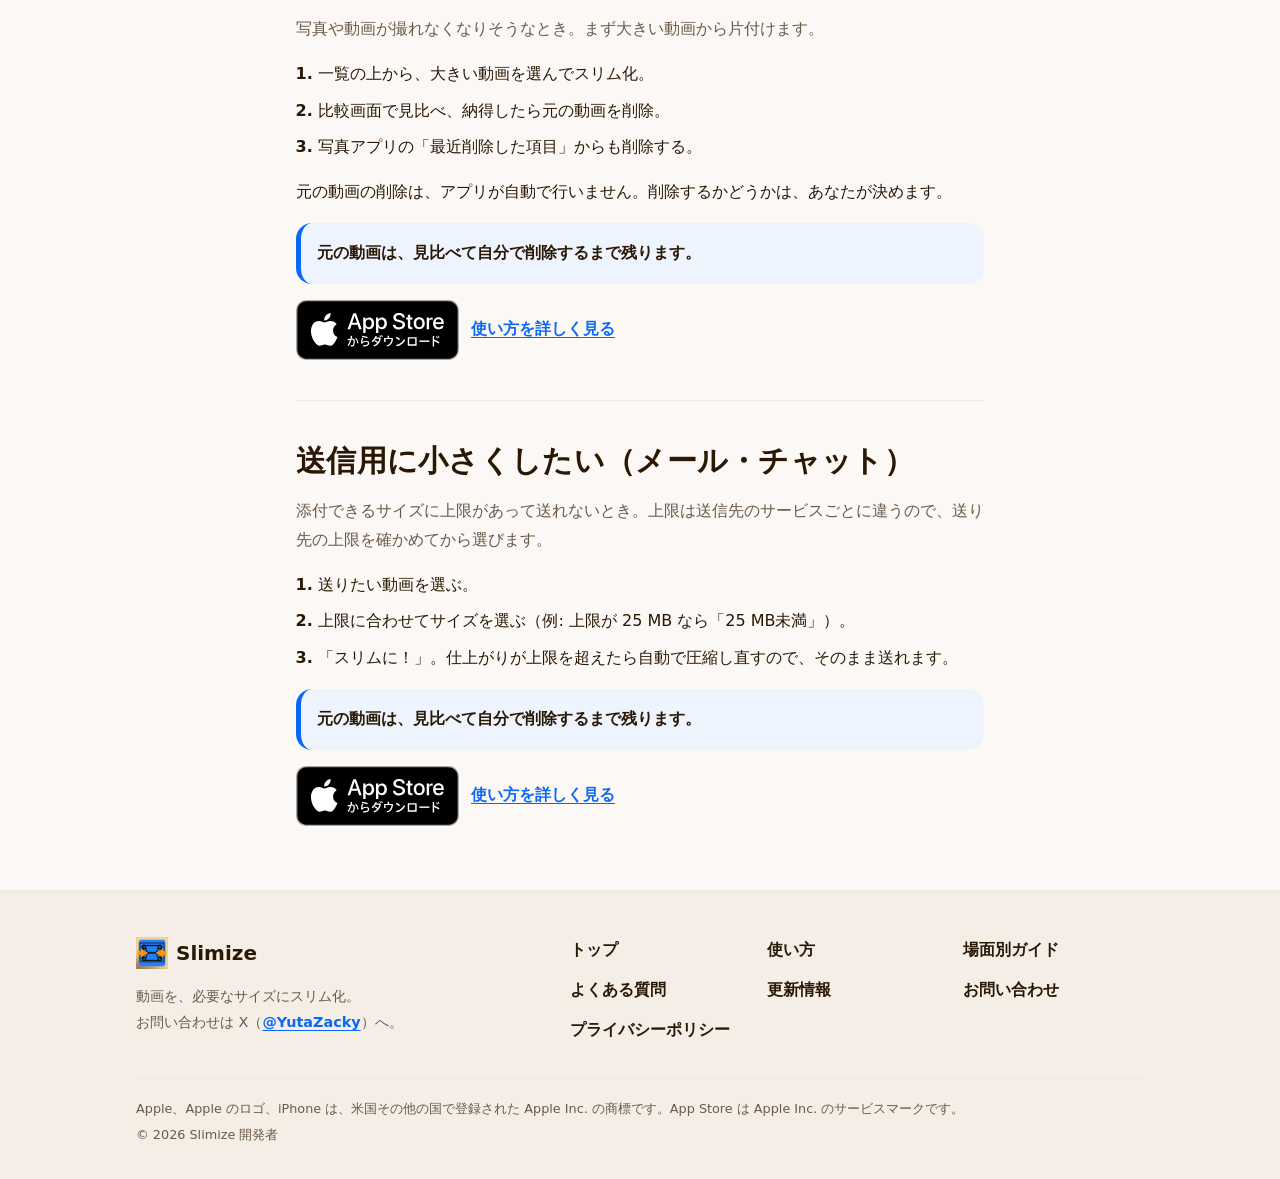
==== commit 1a87fac1: "Update site" ====
--- a/guide/index.html
+++ b/guide/index.html
@@ -67,12 +67,11 @@
     <h2 id="g2">運動会・旅行のあと、動画で容量がいっぱい</h2>
     <p class="situation">長い動画がまとまって増えたとき。思い出は残したまま、サイズだけを小さくします。</p>
     <ol class="do">
-      <li>一覧で、その日に撮った大きい動画から選ぶ。</li>
-      <li>サイズを選んでスリム化。撮影日時・位置情報が「保持」になっているか確認。</li>
-      <li>見比べて納得したら、元の動画を削除。</li>
+      <li>ホームの「選択」を押し、その日に撮った大きい動画に、まとめてチェックを入れる。</li>
+      <li>「まとめてスリム化」でサイズを選んで開始。結果の一覧で、動画ごとに撮影日時・位置情報が残っているかを確認。</li>
+      <li>動画を1本ずつ見比べて、納得したものから元の動画を削除。</li>
     </ol>
-    <p>スリム化している間は、Slimize を開いたままにしてください。</p>
-    <!-- TODO(2.01.01 公開後): 「まとめてスリム化」で数本を一度に処理する流れに書き換え（設計書 §4-12）。「何本でも」とは書かない -->
+    <p>まとめて選べる本数は、持っているチケットの枚数までです。スリム化している間は、Slimize を開いたままにしてください。</p>
     <p class="callout info" style="margin:16px 0 0"><strong>元の動画は、見比べて自分で削除するまで残ります。</strong></p>
     <div class="after"><a class="badge-store" href="https://apps.apple.com/jp/app/id6816337865" rel="noopener"><img src="../assets/badge-appstore-ja.svg" width="163" height="60" alt="App Store からダウンロード"></a><a href="../how-to/">使い方を詳しく見る</a></div>
   </section>
